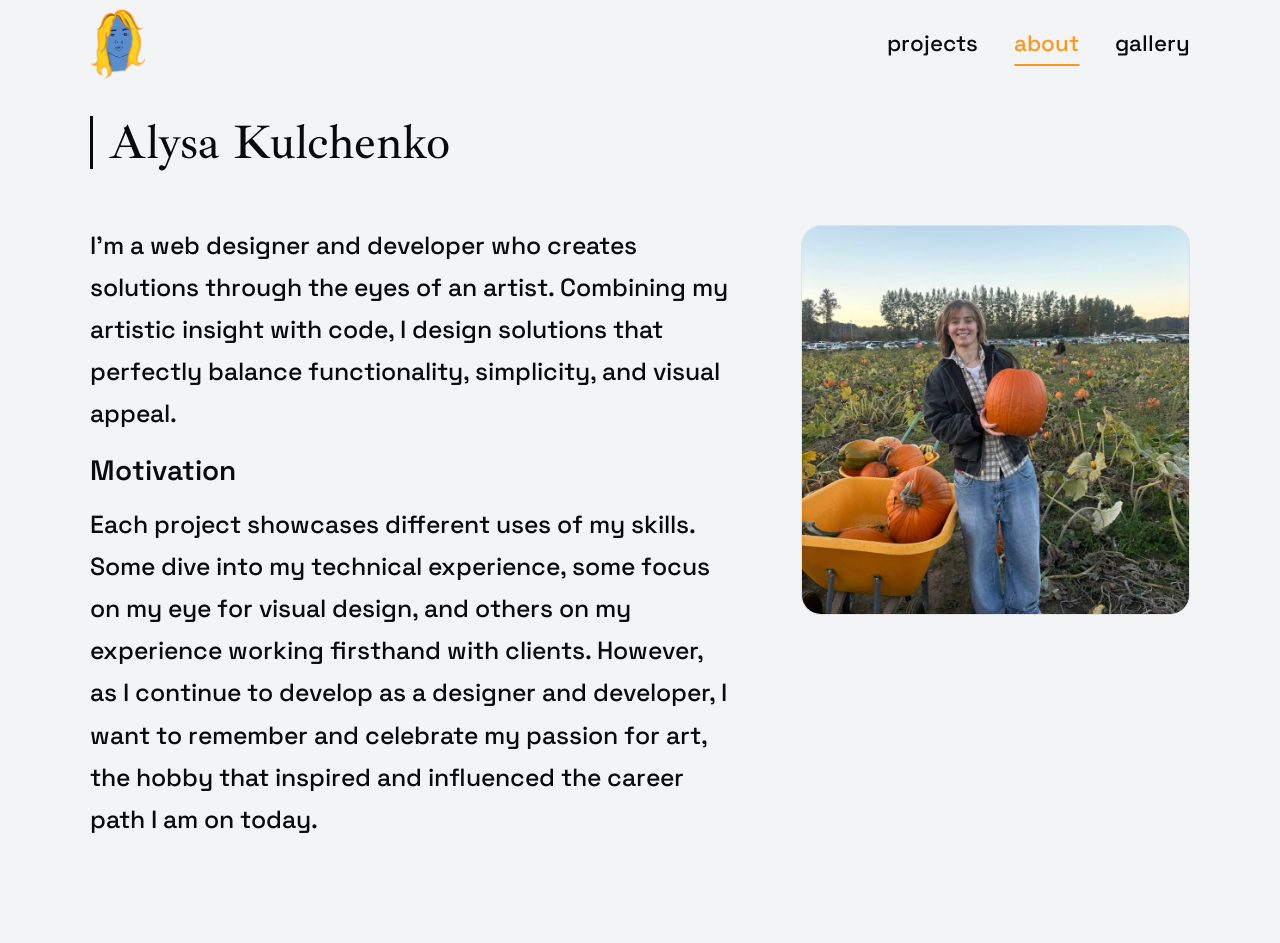
==== about.html @ bd9940e8 "about page fixes" ====
<!DOCTYPE html>
<html lang="en">
<head>
<meta charset="UTF-8">
<meta name="viewport" content="width=device-width, initial-scale=1.0">
<title>About</title>
<link rel="preconnect" href="https://fonts.googleapis.com">
<link rel="preconnect" href="https://fonts.gstatic.com" crossorigin>
<link href="https://fonts.googleapis.com/css2?family=Ibarra+Real+Nova:wght@400;500;600&family=Space+Grotesk:wght@400;500;600&display=swap" rel="stylesheet">
<link rel="stylesheet" href="css/style.css?v=170">
<link rel="icon" type="image/png" href="assets/favicon/favicon-32.png">
<link rel="apple-touch-icon" href="assets/favicon/apple-touch-icon.png">
</head>
<body>

<header class="site-header">
  <a class="logo-head" href="index.html" aria-label="Home">
    <span class="portrait-frame portrait-frame--logo" data-head aria-hidden="true"></span>
  </a>
  <nav class="site-nav page-nav" aria-label="Primary">
    <a href="projects.html">projects</a>
    <a href="about.html" class="is-current" aria-current="page">about</a>
    <a href="gallery.html">gallery</a>
  </nav>
</header>

<main class="page-main">
  <h1 class="page-title">Alysa Kulchenko</h1>

  <div class="about-body">
    <div>
      <div class="prose">
        <p>I’m a web designer and developer who creates solutions through the eyes of an artist. Combining my artistic insight with code, I design solutions that perfectly balance functionality, simplicity, and visual appeal.</p>

        <h2>Motivation</h2>

        <p>Each project showcases different uses of my skills. Some dive into my technical experience, some focus on my eye for visual design, and others on my experience working firsthand with clients. However, as I continue to develop as a designer and developer, I want to remember and celebrate my passion for art, the hobby that inspired and influenced the career path I am on today.</p>
      </div>
    </div>

    <aside class="about-photos">
      <figure class="about-photo">
        <img src="assets/images/about/alysa-pumpkin-patch.jpg" alt="Alysa holding a large pumpkin in a pumpkin patch at sunset">
      </figure>
    </aside>
  </div>
</main>

<script src="js/main.js?v=12"></script>
</body>
</html>
---- css/style.css ----
@font-face {
  font-family: 'Alysa Logo';
  src: url('../fonts/AlysaLogo.ttf') format('truetype');
  font-weight: normal;
  font-style: normal;
}

:root {
  --black: #0a0a0a;
  --white: #ffffff;
  --bg: #f2f4f6;
  --line: #e2e2e2;
  --gray: #8c8c8c;
  --orange: #ff971c;
  --navy: #0e2747;
  --blue: #3a6fb3;
  --kbyg-green: #c3dfbd;
  --musemap-green: #51582f;
  --musemap-brown: #744a32;
  --musemap-dark: #413d3e;
  --musemap-cream: #f9f7f3;
  --musemap-tan: #e5dfd6;
  --prime-factor-blue: #4678b2;
  --pf-site-blue: #347ab7;
  --pf-site-orange: #d78511;
  --pf-site-teal: #19b2b6;
  --cascade-navy: #112845;
  --cascade-orange: #ff9500;
  --cascade-lavender: #d9e3fa;
  --cascade-border: #e3e9f7;
  --pf-tint: #dde9f4;
  --font-serif: 'Ibarra Real Nova', Georgia, serif;
  --font-display: 'Barlow Condensed', 'Avenir Next Condensed', 'Arial Narrow', sans-serif;
  --font-round: 'Nunito Sans', 'Avenir Next', sans-serif;
  --font-sans: 'Avenir Next', Avenir, 'Space Grotesk', 'Helvetica Neue', Arial, sans-serif;
  --nav-font-size: 1.4rem;
}

* {
  box-sizing: border-box;
}

html, body {
  margin: 0;
  padding: 0;
  width: 100%;
  /* clip (not hidden) so body isn't a scroll container, which would break the sticky header */
  overflow-x: clip;
  background: var(--bg);
  color: var(--black);
  font-family: var(--font-sans);
  font-weight: 500;
}

body {
  display: flex;
  flex-direction: column;
  animation: page-fade-in 1.2s ease-out;
  transition: opacity 0.4s ease-in-out;
}

body.page-fade-out {
  animation: none;
  opacity: 0;
}

@keyframes page-fade-in {
  from {
    opacity: 0;
    transform: translateY(-14px);
  }
  to {
    opacity: 1;
    transform: translateY(0);
  }
}

button {
  font-family: inherit;
}

/* ---------- header ---------- */

.site-header {
  flex: 0 0 auto;
  display: flex;
  align-items: center;
  justify-content: space-between;
  padding: 0.5rem clamp(3rem, 7vw, 7rem);
  /* stays pinned to the top while the page scrolls */
  position: sticky;
  top: 0;
  z-index: 50;
  background: var(--bg);
  transition: background-color 0.3s ease;
}

.logo-head {
  display: block;
  line-height: 0;
}

.logo-head .portrait-frame--logo {
  display: block;
  width: 58px;
  max-width: none;
  background-image: url('../assets/anim/floating-head/sprite-small.png');
}

.site-nav {
  display: flex;
  align-items: center;
  gap: 2.25rem;
}

.site-nav:empty {
  display: none;
}

/* ---------- editorial home page ---------- */

.editorial {
  max-width: 76rem;
  margin: 0 auto;
  padding: 3.2rem clamp(3rem, 7vw, 7rem) 0;
}

.editorial__mast {
  font-family: var(--font-serif);
  font-weight: 500;
  font-size: clamp(3.2rem, 10vw, 7rem);
  line-height: 0.85;
  margin: 0;
  letter-spacing: -0.01em;
}

.editorial__rule {
  display: flex;
  justify-content: space-between;
  align-items: baseline;
  gap: 1rem;
  border-top: 2px solid var(--black);
  margin-top: 0.6rem;
  padding-top: 0.6rem;
  flex-wrap: wrap;
}

.editorial__rule span {
  font-size: 0.72rem;
  letter-spacing: 0.12em;
  text-transform: uppercase;
  color: var(--gray);
}

.editorial__body {
  display: grid;
  grid-template-columns: minmax(0, 1.1fr) minmax(0, 1fr);
  gap: 2.5rem;
  margin-top: 2.2rem;
  align-items: start;
}

.editorial__bio {
  font-family: var(--font-sans);
  font-size: 1.3rem;
  line-height: 1.6;
  max-width: 46ch;
  margin: 0;
}

.editorial__bio .drop {
  font-family: var(--font-serif);
  float: left;
  font-size: 4.83rem;
  line-height: 0.8;
  font-weight: 600;
  color: var(--orange);
  padding-right: 0.14em;
  margin-top: 0.026em;
}

.editorial__nav {
  margin-top: 2rem;
  padding: 1.1rem 0;
  border-top: 1px solid var(--line);
  border-bottom: 1px solid var(--line);
  display: flex;
  align-items: center;
  gap: 0.9rem;
}

.editorial__nav a {
  font-size: 1.05rem;
}

.editorial__nav .sep {
  color: var(--gray);
}

.editorial__contact {
  margin-top: 1.5rem;
}

.editorial__contact .contact__email {
  font-weight: 500;
}

.hover-hint {
  margin-left: auto;
  display: flex;
  align-items: center;
  gap: 0.5rem;
  white-space: nowrap;
  pointer-events: none;
  color: var(--gray);
}

.hover-hint span {
  font-family: var(--font-sans);
  font-style: italic;
  font-size: 1.05rem;
}

.hover-hint__arrow {
  flex: 0 0 auto;
  margin-top: -0.6rem;
}

@media (max-width: 1150px) {
  .hover-hint {
    display: none;
  }
}

.editorial__portrait-col {
  margin-top: -3.4rem;
}

.editorial__portrait-col .portrait-frame {
  max-width: 400px;
  margin: 0 auto;
}

.portrait-frame {
  width: 100%;
  max-width: 320px;
  aspect-ratio: 600 / 745;
  background-image: url('../assets/anim/floating-head/sprite.png');
  background-repeat: no-repeat;
  background-size: 600% 400%;
  background-position: 0% 0%;
}

.contact {
  display: flex;
  flex-direction: column;
  align-items: flex-start;
  gap: 0.85rem;
  font-size: 1.35rem;
}

.contact--row {
  flex-direction: row;
  align-items: center;
  gap: 1.5rem;
}

.contact__email {
  position: relative;
  color: var(--black);
  text-decoration: none;
  transition: color 0.2s ease;
}

.contact__email::after {
  content: '';
  position: absolute;
  left: 50%;
  bottom: -2px;
  width: 0;
  height: 2px;
  background: var(--orange);
  transform: translateX(-50%);
  transition: width 0.55s ease;
}

.contact__email:hover {
  color: var(--orange);
}

.contact__email:hover::after {
  width: 100%;
}

.contact__linkedin {
  display: inline-flex;
  align-items: center;
  justify-content: center;
  width: 42px;
  height: 42px;
  background: var(--black);
  border-radius: 8px;
}

.contact__linkedin img {
  width: 22px;
  height: 22px;
  filter: invert(1) brightness(2);
}

.contact__linkedin:hover {
  opacity: 0.75;
}

/* desktop: scale the home page up a little */
@media (min-width: 901px) {
  .editorial {
    max-width: 88rem;
    padding-top: 3.8rem;
  }
  .editorial__mast {
    font-size: clamp(3.2rem, 10vw, 8.25rem);
  }
  .editorial__rule {
    margin-top: 0.75rem;
    padding-top: 0.75rem;
  }
  .editorial__rule span {
    font-size: 0.85rem;
  }
  .editorial__body {
    gap: 3rem;
    margin-top: 2.6rem;
  }
  .editorial__bio {
    font-size: 1.5rem;
  }
  .editorial__bio .drop {
    font-size: 5.55rem;
  }
  .editorial__nav {
    margin-top: 2.3rem;
    padding: 1.3rem 0;
  }
  .editorial__nav a {
    font-size: 1.2rem;
  }
  .editorial__contact {
    margin-top: 1.75rem;
    font-size: 1.55rem;
  }
  .editorial__contact .contact__linkedin {
    width: 48px;
    height: 48px;
  }
  .editorial__contact .contact__linkedin img {
    width: 25px;
    height: 25px;
  }
  .editorial__portrait-col .portrait-frame {
    /* big, but short windows shrink it so the whole head stays on screen */
    max-width: min(470px, calc((100vh - 11rem) * 0.805));
  }
}

/* ---------- responsive ---------- */

@media (max-width: 900px) {
  .editorial {
    padding: 2rem 1.25rem 0;
  }
  /* bio, nav and contact join the grid directly so the head can sit on the contact row */
  .editorial__body {
    grid-template-columns: minmax(0, 1fr) auto;
    column-gap: 1rem;
    row-gap: 0;
    align-items: center;
  }
  .editorial__body > div:first-child {
    display: contents;
  }
  .editorial__bio,
  .editorial__nav {
    grid-column: 1 / -1;
  }
  .editorial__contact {
    align-self: start;
    margin-top: 1.5rem;
  }
  .editorial__portrait-col {
    margin-top: 1.5rem;
  }
  .editorial__portrait-col .portrait-frame {
    /* as big as fits beside the email / LinkedIn row (about 136px) */
    width: max(120px, min(52vw, calc(100vw - 176px), 300px));
    margin: 0;
  }
  .editorial__nav {
    justify-content: center;
  }
  .site-header {
    flex-wrap: wrap;
    row-gap: 0.75rem;
    padding: 1rem 1.25rem 0;
  }
  .site-nav {
    flex-wrap: wrap;
  }
}

/* ==================================================================
   Subpages (About / Projects / Gallery / project docs)
   ================================================================== */

.page-nav a {
  position: relative;
  appearance: none;
  cursor: pointer;
  text-decoration: none;
  border: none;
  background: none;
  color: var(--black);
  font-family: var(--font-sans);
  font-size: var(--nav-font-size);
  font-weight: 500;
  line-height: 1.2;
  padding: 0.4rem 0;
  transition: color 0.2s ease;
}

.page-nav a::after {
  content: '';
  position: absolute;
  left: 50%;
  bottom: -2px;
  width: 0;
  height: 2px;
  background: var(--orange);
  transform: translateX(-50%);
  transition: width 0.55s ease;
}

.page-nav a:hover {
  color: var(--orange);
}

.page-nav a:hover::after {
  width: 100%;
}

.page-nav a.is-current {
  color: var(--orange);
}

.site-header.is-on-dark .page-nav a:not(.is-current) {
  color: var(--white);
}

.site-header.is-on-dark .page-nav a:not(.is-current):hover {
  color: var(--orange);
}

.page-nav a.is-current::after {
  width: 100%;
}

/* ---------- mobile hamburger menu (button injected by js/main.js) ---------- */

.nav-toggle {
  display: none;
}

@media (max-width: 700px) {
  .site-header.has-menu {
    flex-wrap: nowrap;
    padding: 0.75rem 1.25rem 0.5rem;
  }

  .nav-toggle {
    display: flex;
    flex-direction: column;
    align-items: center;
    justify-content: center;
    gap: 6px;
    width: 44px;
    height: 44px;
    margin-right: -10px;
    padding: 0;
    border: none;
    background: none;
    color: var(--black);
    cursor: pointer;
    -webkit-tap-highlight-color: transparent;
  }

  .site-header.is-on-dark .nav-toggle {
    color: var(--white);
  }

  .nav-toggle__bar {
    display: block;
    width: 26px;
    height: 2px;
    border-radius: 2px;
    background: currentColor;
    transition: transform 0.3s ease, opacity 0.2s ease, background-color 0.2s ease;
  }

  .site-header.menu-open .nav-toggle {
    color: var(--orange);
  }

  .site-header.menu-open .nav-toggle__bar:nth-child(1) {
    transform: translateY(8px) rotate(45deg);
  }

  .site-header.menu-open .nav-toggle__bar:nth-child(2) {
    opacity: 0;
  }

  .site-header.menu-open .nav-toggle__bar:nth-child(3) {
    transform: translateY(-8px) rotate(-45deg);
  }

  /* the links open in a row on the header itself, to the right of the head and left of the button */
  .site-header.has-menu .site-nav {
    position: absolute;
    top: 0;
    bottom: 0;
    right: 3.9rem;
    flex-wrap: nowrap;
    justify-content: flex-end;
    gap: clamp(0.6rem, 3.5vw, 1.1rem);
    opacity: 0;
    visibility: hidden;
    transform: translateX(12px);
    transition: opacity 0.25s ease, transform 0.25s ease, visibility 0s linear 0.25s;
  }

  .site-header.has-menu.menu-open .site-nav {
    opacity: 1;
    visibility: visible;
    transform: translateX(0);
    transition: opacity 0.25s ease, transform 0.25s ease, visibility 0s;
  }

  .site-header.has-menu .site-nav a {
    font-size: clamp(0.85rem, 4.6vw, 1.2rem);
  }
}

.page-main {
  flex: 1 0 auto;
  padding: 1.75rem clamp(3rem, 7vw, 7rem) 5rem;
}

.page-main--narrow {
  max-width: 62rem;
  margin: 0 auto;
}

.page-eyebrow {
  font-family: var(--font-sans);
  font-size: 0.8rem;
  letter-spacing: 0.08em;
  text-transform: uppercase;
  color: var(--gray);
  margin: 0 0 0.6rem;
}

.page-title {
  font-family: var(--font-serif);
  font-weight: 500;
  font-size: 3rem;
  line-height: 1.1;
  margin: 0 0 3.5rem;
  padding-left: 1rem;
  border-left: 3px solid var(--black);
}

.doc-header__main .page-title {
  font-size: 2.25rem;
  line-height: 1.2;
  margin: 0 0 1.25rem;
  padding-left: 0;
  border-left: none;
}

.prose {
  font-family: var(--font-sans);
  font-size: 1.2rem;
  line-height: 1.7;
}

.project-page .prose {
  font-size: 1.05rem;
  font-weight: 400;
}

.project-page .prose h2 {
  font-family: var(--font-round);
  font-size: 2.2rem;
  font-weight: 400;
  line-height: 1.15;
}

.project-page .prose h3 {
  font-family: var(--font-round);
  font-size: 1.55rem;
  font-weight: 500;
  line-height: 1.25;
}

.prose p {
  margin: 0 0 1.4rem;
}

.prose h2 {
  font-family: var(--font-sans);
  font-size: 1.75rem;
  font-weight: 600;
  line-height: 1.3;
  margin: 2.6rem 0 1rem;
}

.prose .page-eyebrow {
  margin: 6.5rem 0 0.5rem;
}

.prose .page-eyebrow:first-child {
  margin-top: 0;
}

.prose .page-eyebrow--lead:first-child {
  margin-top: 6.5rem;
}

.prose .page-eyebrow + h2 {
  margin-top: 0;
}

.split-section {
  display: grid;
  grid-template-columns: 1fr 1fr;
  gap: 2.5rem;
  align-items: start;
  margin: 6.5rem 0 1.5rem;
}

.split-section--continued {
  margin-top: 0.5rem;
}

.split-section--balanced {
  grid-template-columns: 1fr 1.15fr;
}

.split-section--media-wide {
  grid-template-columns: 0.8fr 1.3fr;
}

/* same proportions as --media-wide, with the media on the left */
.split-section--media-wide-left {
  grid-template-columns: 1.3fr 0.8fr;
}

.split-section--phone {
  grid-template-columns: minmax(0, 25rem) auto;
  justify-content: center;
  gap: 3rem;
}

.split-section--phone .split-section__media img {
  width: auto;
  max-width: 100%;
  max-height: min(34rem, calc(100vh - 11rem));
}

.split-section--center {
  align-items: center;
}

.split-section--even-lines h2,
.split-section--even-lines p {
  text-wrap: balance;
}

.split-section .page-eyebrow,
.split-section h2,
.split-section h3 {
  margin-top: 0;
}

.split-section__media img {
  width: 100%;
  border-radius: 14px;
  display: block;
  border: 1px solid var(--line);
}

.split-section__media img.img-borderless {
  border: none;
}

.flow-legend {
  display: flex;
  flex-wrap: wrap;
  align-items: center;
  gap: 1.25rem;
  margin: 1.5rem 0;
}

.flow-legend img {
  height: 5rem;
  width: auto;
  display: block;
}

@media (max-width: 700px) {
  .flow-legend img {
    height: 3.5rem;
  }
}

.flow-grid {
  display: grid;
  grid-template-columns: 1fr 1fr;
  gap: 1.5rem;
  margin: 0 0 2.5rem;
}

.flow-grid img {
  width: 100%;
  border-radius: 14px;
  border: 1px solid var(--line);
  display: block;
}

@media (max-width: 700px) {
  .flow-grid {
    grid-template-columns: 1fr;
  }
}

.prose .split-section__media figure {
  margin: 0;
}

.split-section__media > * + * {
  margin-top: 1rem;
}

.split-section__media-pair {
  display: grid;
  grid-template-columns: 1fr 1fr;
  gap: 0.75rem;
  align-items: start;
}

@media (max-width: 900px) {
  .split-section {
    grid-template-columns: 1fr;
  }
}

.prose a {
  color: var(--blue);
  text-decoration: none;
  transition: opacity 0.2s ease;
}

.prose a:hover {
  opacity: 0.7;
}

.prose strong {
  font-weight: 600;
}

.prose figure {
  margin: 2rem 0;
}

.prose figure img {
  width: 100%;
  border-radius: 14px;
  display: block;
}

.prose figcaption {
  font-family: var(--font-sans);
  font-size: 0.85rem;
  color: var(--gray);
  margin-top: 0.6rem;
  line-height: 1.4;
}

.prose h3 {
  font-family: var(--font-sans);
  font-size: 1.35rem;
  font-weight: 500;
  margin: 3rem 0 1rem;
}

.prose .takeaway-list {
  margin: 1.5rem 0;
}

.prose .takeaway-list h3 {
  margin: 0.9rem 0 0.3rem;
}

.prose .takeaway-list h3:first-child {
  margin-top: 0;
}

.prose .takeaway-list p {
  margin: 0 0 0.3rem;
}

.prose .takeaway-list p:last-child {
  margin-bottom: 0;
}

.prose ul {
  margin: 0 0 1.4rem;
  padding-left: 1.25rem;
}

.prose li {
  margin-bottom: 0.4rem;
}

.stat-row {
  display: flex;
  flex-wrap: wrap;
  gap: 1.25rem;
  margin: 1.5rem 0 2.5rem;
}

.stat-bubble {
  display: flex;
  flex-direction: column;
  justify-content: center;
  flex: 1 1 12rem;
  background: var(--musemap-tan);
  border-radius: 1.5rem;
  padding: 1.5rem;
  text-align: center;
}

.stat-bubble__number {
  display: block;
  font-family: var(--font-serif);
  font-size: 2.5rem;
  font-weight: 600;
  color: var(--musemap-green);
  line-height: 1;
  margin-bottom: 0.5rem;
}

.stat-bubble p.stat-bubble__label {
  font-family: var(--font-sans);
  font-size: 0.9rem;
  color: var(--musemap-dark);
  margin: 0;
  line-height: 1.4;
}

.device-trio {
  display: grid;
  grid-template-columns: 1.35fr 0.6fr 1fr;
  gap: 1.5rem;
  align-items: start;
  margin: 2rem 0 1rem;
}

.prose .device-trio figure {
  margin: 0;
}

.device-trio img {
  width: 100%;
  display: block;
  border-radius: 14px;
  border: 1px solid var(--line);
}

.device-trio .device-trio__mobile img {
  border: none;
  border-radius: 0;
}

@media (max-width: 700px) {
  .device-trio {
    grid-template-columns: 1fr 0.5fr 1fr;
    gap: 0.75rem;
  }
}

/* full-bleed tinted band: the shadow extends sideways to the viewport edges, clip-path trims it vertically */
.tinted-section {
  position: relative;
  margin: 6.5rem 0 0;
  padding: 3.5rem 0 3rem;
  background: var(--pf-tint);
  box-shadow: 0 0 0 100vmax var(--pf-tint);
  clip-path: inset(0 -100vmax);
}

.prose .tinted-section > .page-eyebrow:first-child {
  margin-top: 0;
}

.prose .tinted-section .compare-label,
.prose .tinted-section figcaption {
  color: #1f2d3d;
}

.compare-block {
  margin: 2.5rem 0 0;
}

.prose .tinted-section .compare-block + p {
  margin-top: 2.5rem;
  text-align: center;
}

.prose .compare-block__header {
  font-family: var(--font-sans);
  font-size: 1.15rem;
  font-weight: 700;
  color: var(--black);
  line-height: 1.2;
  text-align: center;
  margin: 0 0 1.5rem;
}

.button-compare {
  display: grid;
  grid-template-columns: repeat(2, minmax(0, 1fr));
  gap: 1.5rem;
  align-items: start;
}

.button-compare__page {
  display: grid;
  gap: 0.75rem;
}

.prose .compare-label {
  font-family: var(--font-sans);
  font-size: 0.8rem;
  letter-spacing: 0.08em;
  text-transform: uppercase;
  color: var(--gray);
  margin: 0;
}

.spacing-stack {
  display: grid;
  gap: 0.75rem;
  width: 66.667%;
  margin: 0 auto;
}

.prose .button-compare figure,
.prose .spacing-stack figure {
  margin: 0;
}


.button-compare img,
.spacing-stack img {
  width: 100%;
  display: block;
  border-radius: 14px;
  border: 1px solid var(--line);
}

@media (max-width: 700px) {
  .button-compare {
    grid-template-columns: 1fr;
  }

  .spacing-stack {
    width: 100%;
  }
}

.stat-bubble__note {
  display: block;
}

.stat-bubble--pf-blue {
  background: #d3f1ef;
}

.stat-bubble--pf-blue .stat-bubble__number {
  color: var(--pf-site-teal);
}

.stat-bubble--pf-orange {
  background: #fbefdc;
}

.stat-bubble--pf-orange .stat-bubble__number {
  color: var(--pf-site-orange);
}

.stat-bubble--pf-blue p.stat-bubble__label,
.stat-bubble--pf-orange p.stat-bubble__label {
  color: #1f3a5f;
}

.pain-point-grid {
  display: grid;
  grid-template-columns: repeat(3, 1fr);
  gap: 1.25rem;
  margin: 1.5rem 0 2.5rem;
}

.pain-point-card {
  background: var(--musemap-cream);
  border: 1px solid var(--line);
  border-radius: 0.75rem;
  padding: 1.25rem;
}

.pain-point-card .pain-point-card__title {
  font-family: var(--font-sans);
  font-weight: 700;
  font-size: 1.3rem;
  text-transform: uppercase;
  letter-spacing: 0.01em;
  color: var(--musemap-brown);
  margin: 0 0 0.6rem;
  white-space: nowrap;
}

.pain-point-card ul {
  margin: 0;
  padding-left: 1.1rem;
}

.pain-point-card li {
  font-size: 0.88rem;
  margin-bottom: 0.3rem;
  color: var(--musemap-dark);
}

.pain-point-card p {
  font-size: 0.88rem;
  line-height: 1.5;
  margin: 0;
  color: var(--musemap-dark);
}

@media (max-width: 700px) {
  .pain-point-grid {
    grid-template-columns: 1fr;
  }
}

.persona-grid {
  display: grid;
  grid-template-columns: 1fr 1fr;
  gap: 1.5rem;
  margin: 1.5rem 0 2.5rem;
}

.persona-card {
  background: var(--musemap-cream);
  border: 1px solid var(--line);
  border-radius: 14px;
  padding: 1.5rem;
}

.persona-card__id {
  display: flex;
  justify-content: space-between;
  align-items: baseline;
  gap: 1rem;
  margin-bottom: 1.25rem;
}

.persona-card__name {
  font-family: var(--font-serif);
  font-weight: 600;
  font-size: 1.1rem;
  margin: 0;
  color: var(--musemap-dark);
}

.persona-card__meta {
  font-family: var(--font-sans);
  font-size: 0.8rem;
  line-height: 1.45;
  margin: 0;
  color: var(--gray);
  text-align: right;
}

.persona-card__label {
  font-family: var(--font-sans);
  font-size: 0.85rem;
  font-weight: 700;
  text-transform: uppercase;
  letter-spacing: 0.06em;
  color: var(--musemap-brown);
  margin: 1rem 0 0.4rem;
}

.persona-card__label:first-of-type {
  margin-top: 0;
}

.persona-card ul {
  margin: 0 0 0.5rem;
  padding-left: 1.1rem;
}

.persona-card li {
  font-size: 0.88rem;
  line-height: 1.5;
  color: var(--musemap-dark);
  margin-bottom: 0.3rem;
}

.persona-card li:last-child {
  margin-bottom: 0;
}

@media (max-width: 700px) {
  .persona-grid {
    grid-template-columns: 1fr;
  }
}

.interview-block {
  display: grid;
  grid-template-columns: 1fr 2.2fr;
  gap: 2rem;
  align-items: start;
  margin: 1.5rem 0 2.5rem;
}

.interview-block__label {
  font-family: var(--font-sans);
  font-size: 0.85rem;
  font-weight: 600;
  letter-spacing: 0.08em;
  text-transform: uppercase;
  color: var(--gray);
  margin: 0 0 0.35rem;
}

.interview-block__name {
  font-family: var(--font-sans);
  font-weight: 700;
  font-size: 1.3rem;
  color: var(--musemap-dark);
  margin: 0;
}

.interview-block__quotes {
  display: flex;
  flex-direction: column;
  gap: 1.25rem;
}

@media (max-width: 700px) {
  .interview-block {
    grid-template-columns: 1fr;
  }
}

.interview-quote {
  margin: 0;
  padding-left: 1.25rem;
  border-left: 3px solid var(--musemap-green);
}

.interview-quote p {
  font-family: var(--font-serif);
  font-style: italic;
  font-size: 1.15rem;
  line-height: 1.5;
  margin: 0;
  color: var(--musemap-dark);
}

.hmw-banner {
  background: var(--musemap-green);
  color: var(--musemap-cream);
  width: 100vw;
  margin-top: 6.5rem;
  margin-bottom: 6.5rem;
  margin-left: calc(50% - 50vw);
  margin-right: calc(50% - 50vw);
  padding: 5.5rem clamp(1.5rem, 6vw, 4.5rem);
  text-align: center;
}

.hmw-banner__inner {
  max-width: 50rem;
  margin: 0 auto;
  text-align: center;
}

.hmw-banner__label {
  font-family: var(--font-sans);
  font-size: 0.8rem;
  font-weight: 600;
  letter-spacing: 0.12em;
  text-transform: uppercase;
  color: var(--musemap-tan);
  margin: 0 0 1.25rem;
  text-align: center;
}

.hmw-banner__statement {
  font-family: var(--font-serif);
  font-weight: 500;
  font-size: 2.75rem;
  line-height: 1.3;
  margin: 0;
  text-align: center;
}

@media (max-width: 700px) {
  .hmw-banner {
    padding: 3.5rem 1.5rem;
  }
  .hmw-banner__statement {
    font-size: 1.9rem;
  }
}

.prose figure.figure--pair {
  display: grid;
  grid-template-columns: 1fr 1fr;
  gap: 1.2rem;
}

.prose figure.figure--pair figcaption {
  grid-column: 1 / -1;
}

.compare-pair {
  display: grid;
  grid-template-columns: 1fr 1fr;
  gap: 1.2rem;
  margin: 2rem 0;
}

.prose .compare-pair figure {
  margin: 0;
}

.prose .compare-pair figcaption {
  text-align: center;
  font-size: 0.95rem;
  margin: 0 0 0.7rem;
}

/* tall screenshots: scale the pair down so both, with captions, fit in one screen */
/* extra room above so the captions don't sit right under the previous text, and below before the next block */
.prose .compare-pair--text {
  margin-top: 4.5rem;
  margin-bottom: 4.5rem;
}

.prose .compare-pair--fit img {
  width: auto;
  max-width: 100%;
  max-height: min(calc(100vh - 12rem), 32rem);
  max-height: min(calc(100dvh - 12rem), 32rem);
  margin: 0 auto;
  border: 1px solid var(--line);
}

@media (min-width: 561px) {
  .compare-pair--fit {
    grid-template-columns: repeat(2, auto);
    justify-content: center;
    gap: 2rem;
  }

  /* paragraph sits between the two screenshots, centred vertically */
  .compare-pair--fit.compare-pair--text {
    grid-template-columns: minmax(0, 1fr) minmax(10rem, 15rem) minmax(0, 1fr);
    align-items: start;
  }
  .compare-pair--text > p {
    align-self: center;
    margin: 0;
  }
}

/* ---------- about page ---------- */

.about-body {
  display: grid;
  grid-template-columns: 1fr;
  row-gap: 2.5rem;
  align-items: start;
}

/* desktop: text and photo side by side under the page title */
@media (min-width: 901px) {
  .about-body {
    grid-template-columns: minmax(0, 1.4fr) minmax(0, 1fr);
    column-gap: 0;
  }
  .about-body .prose {
    font-size: 1.55rem;
  }
  .about-body .about-photos {
    flex-direction: column;
    flex-wrap: nowrap;
    align-items: flex-end;
  }
  .about-body .about-photo {
    flex: none;
    width: min(85%, 60vh);
    max-width: none;
  }
}

/* equal space above and below the section headings */
.about-body .prose h2 {
  margin-top: 0;
}

.about-body .prose p:has(+ h2) {
  margin-bottom: 1rem;
}

.about-photos {
  display: flex;
  flex-wrap: wrap;
  gap: 1.5rem;
}

.about-photo {
  flex: 1 1 200px;
  max-width: 30rem;
  margin: 0;
  border: 1px solid var(--line);
  border-radius: 20px;
  overflow: hidden;
}

.about-photo img {
  width: 100%;
  aspect-ratio: 1 / 1;
  object-fit: cover;
  /* keep her face and the pumpkin in the square crop */
  object-position: 50% 100%;
  display: block;
}

.about-photo figcaption {
  font-family: var(--font-sans);
  font-size: 0.8rem;
  line-height: 1.4;
  color: var(--gray);
  padding: 0.75rem 0.9rem;
}

/* ---------- projects listing page ---------- */

.project-archive-title {
  font-family: var(--font-serif);
  font-weight: 500;
  font-size: 1.8rem;
  color: var(--gray);
  margin: 4rem 0 1.75rem;
  padding-left: 1rem;
  border-left: 3px solid var(--line);
}

.project-grid {
  display: grid;
  grid-template-columns: repeat(2, 1fr);
  gap: 2.5rem 1.75rem;
}

.project-card {
  display: flex;
  flex-direction: column;
  gap: 0.5rem;
  text-decoration: none;
  color: inherit;
}

.project-card:not(:has(.project-card__thumb)) {
  border: 1px solid var(--line);
  padding: 1.25rem;
}

.project-card__thumb {
  aspect-ratio: 16 / 10;
  overflow: hidden;
  margin-bottom: 0.7rem;
  display: block;
  transition: transform 0.35s ease;
}

.project-card:hover .project-card__thumb {
  transform: perspective(1200px) rotate3d(1, -1, 0, 7deg);
}

/* left-column cards tilt the opposite way */
.project-card:nth-child(odd):hover .project-card__thumb {
  transform: perspective(1200px) rotate3d(1, 1, 0, 7deg);
}

.project-card__thumb img {
  width: 100%;
  height: 100%;
  object-fit: cover;
  object-position: top;
  display: block;
  transition: opacity 0.2s ease;
}

.project-card:hover .project-card__thumb img {
  opacity: 0.9;
}

.project-card__thumb--tinted img {
  opacity: 0.9;
}

.project-card__thumb--framed {
  background: var(--musemap-green);
  display: flex;
  align-items: center;
  justify-content: center;
}

.project-card__thumb--placeholder {
  background: var(--line);
}

.project-card__thumb--pf {
  background: var(--prime-factor-blue);
}

.project-card__thumb--cascade {
  background: var(--cascade-navy);
}

.project-card__thumb--framed img {
  width: 50%;
  height: auto;
  aspect-ratio: 1 / 1;
  border-radius: 14px;
  object-fit: cover;
}

.project-card__title {
  font-family: var(--font-serif);
  font-size: 1.3rem;
  font-weight: 500;
  margin: 0;
  transition: color 0.2s ease;
}

.project-card:hover .project-card__title {
  color: var(--orange);
}

.project-card__tags {
  font-family: var(--font-sans);
  font-size: 0.82rem;
  color: var(--gray);
  margin: 0;
}

.project-card__blurb {
  font-family: var(--font-sans);
  font-size: 0.92rem;
  line-height: 1.5;
  margin: 0.2rem 0 0.3rem;
  flex: 1 0 auto;
  transition: color 0.2s ease;
}

.project-card:hover .project-card__blurb {
  color: var(--gray);
}

/* ---------- project docs page ---------- */

.doc-header {
  display: flex;
  flex-wrap: wrap;
  justify-content: space-between;
  align-items: flex-start;
  gap: 1.75rem 3rem;
  margin-top: 2rem;
  margin-bottom: 2.5rem;
}

.doc-header__main {
  max-width: 30rem;
}

.doc-subtitle {
  font-family: var(--font-sans);
  font-size: 1.05rem;
  line-height: 1.5;
  color: var(--gray);
  margin: 0;
}

.doc-header__meta {
  display: flex;
  flex-wrap: wrap;
  gap: 1.5rem clamp(1.75rem, 3.5vw, 3rem);
  flex-shrink: 0;
  padding-top: 0.35rem;
}

.doc-meta-col {
  display: flex;
  flex-direction: column;
  gap: clamp(1.75rem, 3.5vw, 3rem);
  width: 11rem;
}

.doc-meta-block {
  display: flex;
  flex-direction: column;
  gap: 0.45rem;
}

.doc-meta-label {
  font-family: var(--font-sans);
  font-size: 0.72rem;
  font-weight: 600;
  letter-spacing: 0.08em;
  text-transform: uppercase;
  color: var(--gray);
}

.doc-meta-value {
  font-family: var(--font-sans);
  font-size: 0.9rem;
  line-height: 1.4;
  color: var(--black);
}

.doc-meta-list {
  display: flex;
  flex-direction: column;
  gap: 0.2rem;
}

.doc-hero {
  --header-tint: var(--kbyg-green);
  display: flex;
  justify-content: center;
  margin: 0.5rem 0 3rem;
  padding: clamp(1.5rem, 4vw, 3rem) 0;
  /* full-bleed band without causing horizontal scroll */
  border-image: linear-gradient(var(--kbyg-green), var(--kbyg-green)) fill 0 / / 0 100vmax;
}

.hero-video {
  position: relative;
  cursor: pointer;
  width: 100%;
  aspect-ratio: 16 / 10;
  border-radius: 6px;
  overflow: hidden;
  background: var(--white);
  box-shadow: 0 10px 30px rgba(0, 0, 0, 0.25);
}

.hero-video video {
  width: 100%;
  height: 100%;
  object-fit: cover;
  display: block;
}

.hero-video__play {
  position: absolute;
  left: 50%;
  top: 50%;
  translate: -50% -50%;
  width: clamp(2.75rem, 8%, 4.5rem);
  aspect-ratio: 1;
  border: none;
  border-radius: 50%;
  background: var(--black);
  color: var(--white);
  cursor: pointer;
  display: flex;
  align-items: center;
  justify-content: center;
  box-shadow: 0 6px 20px rgba(0, 0, 0, 0.18);
  transition: transform 0.2s ease, background 0.2s ease;
}

.hero-video__play svg {
  width: 45%;
  height: 45%;
  fill: currentColor;
  margin-left: 6%;
}

.hero-video__play:hover,
.hero-video__play:focus-visible {
  transform: scale(1.08);
  background: var(--orange);
}

.hero-video.is-playing {
  cursor: auto;
}

.hero-video.is-playing .hero-video__play {
  opacity: 0;
  pointer-events: none;
}

/* ---------- gallery page ---------- */

.gallery-intro {
  max-width: none;
  margin-bottom: 3rem;
}

.gallery-grid {
  display: grid;
  grid-template-columns: repeat(2, 1fr);
  gap: 0.85rem;
}

.art-piece--wide {
  grid-column: 1 / -1;
}

.art-piece img {
  width: 100%;
  border-radius: 4px;
  display: block;
  border: 1px solid var(--line);
}

.art-piece__title {
  font-family: var(--font-serif);
  font-size: 1.15rem;
  font-weight: 500;
  margin: 0.9rem 0 0.15rem;
}

.art-piece__meta {
  font-family: var(--font-sans);
  font-size: 0.78rem;
  color: var(--gray);
  margin: 0 0 0.5rem;
}

.art-piece__desc {
  font-family: var(--font-sans);
  font-size: 0.95rem;
  line-height: 1.5;
  color: #333;
  margin: 0;
}

@media (max-width: 900px) {
  .prose figure.figure--pair {
    grid-template-columns: 1fr;
  }
}

@media (max-width: 560px) {
  .compare-pair {
    grid-template-columns: 1fr;
  }
}

@media (max-width: 560px) {
  .page-main {
    padding: 2rem 1.25rem 3.5rem;
  }
  .page-title {
    font-size: 2.1rem;
  }
  .gallery-grid {
    grid-template-columns: 1fr;
  }
  .art-piece--wide {
    grid-column: auto;
  }
  .project-grid {
    grid-template-columns: 1fr;
  }
  .project-card:nth-child(odd):hover .project-card__thumb {
    transform: perspective(1200px) rotate3d(1, -1, 0, 7deg);
  }
  .doc-header {
    flex-direction: column;
  }
  /* role/timeline and tools stay side by side, as on desktop; the columns shrink to fit */
  .doc-header__meta {
    display: grid;
    grid-template-columns: repeat(2, minmax(0, 11rem));
    padding-top: 0;
    gap: 1.5rem 1.5rem;
  }
  .doc-meta-col {
    width: auto;
  }
}

/* ---------- cascade: competitive analysis ---------- */

/* how-might-we banner, in Cascade's navy and orange */
.hmw-banner--cascade {
  background: var(--cascade-navy);
  color: var(--white);
}

.competitor-grid {
  display: grid;
  grid-template-columns: repeat(3, minmax(0, 1fr));
  column-gap: 1.25rem;
  row-gap: 1.25rem;
  margin: 2.5rem 0 2.5rem;
}

/* title and body share rows across cards so the body text lines up */
.prose .competitor-card {
  display: grid;
  grid-template-rows: subgrid;
  grid-row: span 2;
  row-gap: 0;
  background: #fafbff;
  border: 2px solid var(--cascade-orange);
  border-radius: 0;
  padding: 1.6rem 1.5rem 1.75rem;
  box-shadow: 5px 5px 0 var(--cascade-orange);
  transition: transform 0.2s ease, box-shadow 0.2s ease;
}

.prose .competitor-card:hover {
  transform: translate(-2px, -2px);
  box-shadow: 7px 7px 0 var(--cascade-orange);
}

.prose .competitor-card__tag {
  margin: 0 0 0.6rem;
  font-family: var(--font-display);
  font-size: 0.95rem;
  font-weight: 600;
  letter-spacing: 0.14em;
  text-transform: uppercase;
  color: var(--cascade-orange);
}

.prose .competitor-card h3 {
  margin: 0 0 0.85rem;
  font-family: var(--font-serif);
  font-size: 1.55rem;
  font-weight: 500;
  line-height: 1.15;
  color: var(--cascade-navy);
}

.prose .competitor-card p:not(.competitor-card__tag) {
  margin: 0;
  font-family: var(--font-round);
  font-size: 0.95rem;
  line-height: 1.6;
  color: var(--cascade-navy);
}

@media (max-width: 900px) {
  .competitor-grid {
    grid-template-columns: 1fr;
  }
  .prose .competitor-card {
    grid-row: auto;
    grid-template-rows: none;
  }
}
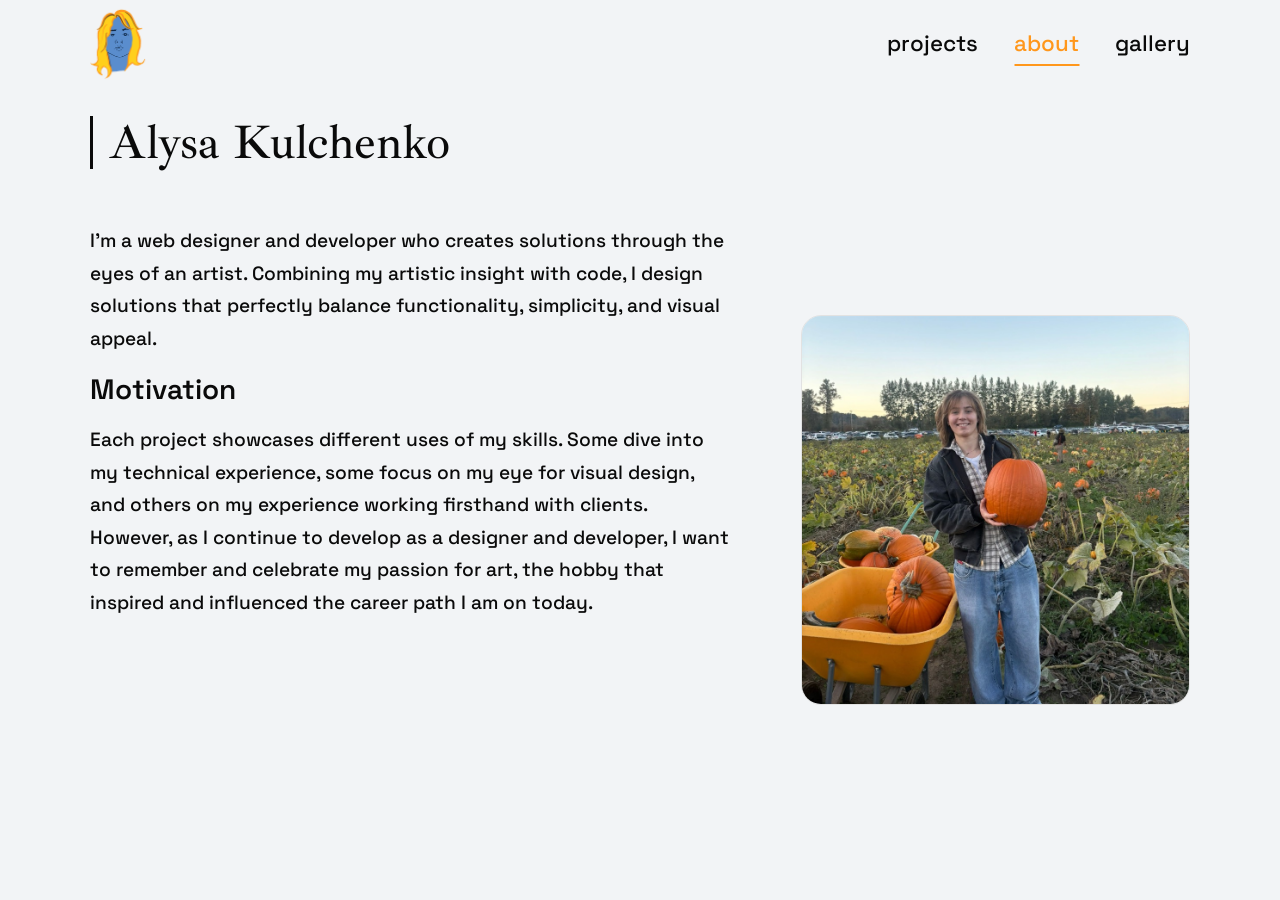
==== commit 7782d9db: "fixing computer sizes and editing monitor sizes" ====
--- a/about.html
+++ b/about.html
@@ -7,11 +7,11 @@
 <link rel="preconnect" href="https://fonts.googleapis.com">
 <link rel="preconnect" href="https://fonts.gstatic.com" crossorigin>
 <link href="https://fonts.googleapis.com/css2?family=Ibarra+Real+Nova:wght@400;500;600&family=Space+Grotesk:wght@400;500;600&display=swap" rel="stylesheet">
-<link rel="stylesheet" href="css/style.css?v=170">
+<link rel="stylesheet" href="css/style.css?v=184">
 <link rel="icon" type="image/png" href="assets/favicon/favicon-32.png">
 <link rel="apple-touch-icon" href="assets/favicon/apple-touch-icon.png">
 </head>
-<body>
+<body class="page--fit">
 
 <header class="site-header">
   <a class="logo-head" href="index.html" aria-label="Home">
@@ -25,10 +25,10 @@
 </header>
 
 <main class="page-main">
-  <h1 class="page-title">Alysa Kulchenko</h1>
-
   <div class="about-body">
     <div>
+      <h1 class="page-title">Alysa Kulchenko</h1>
+
       <div class="prose">
         <p>I’m a web designer and developer who creates solutions through the eyes of an artist. Combining my artistic insight with code, I design solutions that perfectly balance functionality, simplicity, and visual appeal.</p>
 
--- a/css/style.css
+++ b/css/style.css
@@ -120,8 +120,6 @@
 /* ---------- editorial home page ---------- */
 
 .editorial {
-  max-width: 76rem;
-  margin: 0 auto;
   padding: 3.2rem clamp(3rem, 7vw, 7rem) 0;
 }
 
@@ -310,57 +308,6 @@
 
 .contact__linkedin:hover {
   opacity: 0.75;
-}
-
-/* desktop: scale the home page up a little */
-@media (min-width: 901px) {
-  .editorial {
-    max-width: 88rem;
-    padding-top: 3.8rem;
-  }
-  .editorial__mast {
-    font-size: clamp(3.2rem, 10vw, 8.25rem);
-  }
-  .editorial__rule {
-    margin-top: 0.75rem;
-    padding-top: 0.75rem;
-  }
-  .editorial__rule span {
-    font-size: 0.85rem;
-  }
-  .editorial__body {
-    gap: 3rem;
-    margin-top: 2.6rem;
-  }
-  .editorial__bio {
-    font-size: 1.5rem;
-  }
-  .editorial__bio .drop {
-    font-size: 5.55rem;
-  }
-  .editorial__nav {
-    margin-top: 2.3rem;
-    padding: 1.3rem 0;
-  }
-  .editorial__nav a {
-    font-size: 1.2rem;
-  }
-  .editorial__contact {
-    margin-top: 1.75rem;
-    font-size: 1.55rem;
-  }
-  .editorial__contact .contact__linkedin {
-    width: 48px;
-    height: 48px;
-  }
-  .editorial__contact .contact__linkedin img {
-    width: 25px;
-    height: 25px;
-  }
-  .editorial__portrait-col .portrait-frame {
-    /* big, but short windows shrink it so the whole head stays on screen */
-    max-width: min(470px, calc((100vh - 11rem) * 0.805));
-  }
 }
 
 /* ---------- responsive ---------- */
@@ -673,7 +620,7 @@
 .split-section--phone .split-section__media img {
   width: auto;
   max-width: 100%;
-  max-height: min(34rem, calc(100vh - 11rem));
+  max-height: calc(100vh - 11rem);
 }
 
 .split-section--center {
@@ -1300,32 +1247,46 @@
 
 /* ---------- about page ---------- */
 
+/* about page is exactly one screen tall on desktop and laptop, with the type scaling down to fit short windows */
+@media (min-width: 901px) and (min-height: 480px) {
+  body.page--fit {
+    height: 100vh;
+    height: 100dvh;
+    overflow: hidden;
+  }
+  body.page--fit .page-main {
+    min-height: 0;
+    padding-bottom: 4rem;
+  }
+
+  /* 1.2rem is the normal size; it only shrinks when the window is short or narrow */
+  body.page--fit .about-body {
+    font-size: max(12px, min(1.2rem, 2.7vh, 1.6vw));
+  }
+  body.page--fit .about-body .page-title {
+    font-size: 2.5em;
+    margin-bottom: 1.17em;
+  }
+  body.page--fit .about-body .prose {
+    font-size: 1em;
+  }
+  body.page--fit .about-body .prose p {
+    margin-bottom: 1.17em;
+  }
+  body.page--fit .about-body .prose p:has(+ h2) {
+    margin-bottom: 0.83em;
+  }
+  body.page--fit .about-body .prose h2 {
+    font-size: 1.46em;
+  }
+}
+
 .about-body {
   display: grid;
-  grid-template-columns: 1fr;
+  grid-template-columns: minmax(0, 1.4fr) minmax(0, 1fr);
+  column-gap: 0;
   row-gap: 2.5rem;
   align-items: start;
-}
-
-/* desktop: text and photo side by side under the page title */
-@media (min-width: 901px) {
-  .about-body {
-    grid-template-columns: minmax(0, 1.4fr) minmax(0, 1fr);
-    column-gap: 0;
-  }
-  .about-body .prose {
-    font-size: 1.55rem;
-  }
-  .about-body .about-photos {
-    flex-direction: column;
-    flex-wrap: nowrap;
-    align-items: flex-end;
-  }
-  .about-body .about-photo {
-    flex: none;
-    width: min(85%, 60vh);
-    max-width: none;
-  }
 }
 
 /* equal space above and below the section headings */
@@ -1339,13 +1300,16 @@
 
 .about-photos {
   display: flex;
-  flex-wrap: wrap;
+  flex-direction: column;
+  align-items: flex-end;
   gap: 1.5rem;
+  position: relative;
+  top: calc(50vh - 56px);
+  transform: translateY(-50%);
 }
 
 .about-photo {
-  flex: 1 1 200px;
-  max-width: 30rem;
+  width: min(85%, 60vh);
   margin: 0;
   border: 1px solid var(--line);
   border-radius: 20px;
@@ -1574,6 +1538,7 @@
   position: relative;
   cursor: pointer;
   width: 100%;
+  max-width: 40rem;
   aspect-ratio: 16 / 10;
   border-radius: 6px;
   overflow: hidden;
@@ -1676,6 +1641,19 @@
 }
 
 @media (max-width: 900px) {
+  .about-body {
+    grid-template-columns: 1fr;
+  }
+  .about-photos {
+    position: static;
+    transform: none;
+    flex-direction: row;
+    flex-wrap: wrap;
+  }
+  .about-photo {
+    flex: 1 1 200px;
+    width: auto;
+  }
   .prose figure.figure--pair {
     grid-template-columns: 1fr;
   }
@@ -1792,3 +1770,136 @@
     grid-template-rows: none;
   }
 }
+
+/* ==================================================================
+   Large monitors only (1800px and up). Laptops keep the layout above.
+   ================================================================== */
+@media (min-width: 1800px) {
+  /* nav pulls in from the screen edges */
+  .site-header {
+    padding-left: calc((100vw - 74rem) / 2);
+    padding-right: calc((100vw - 74rem) / 2);
+  }
+
+  /* home page: centered column, everything scaled up a little */
+  .editorial {
+    width: 100%;
+    max-width: 88rem;
+    margin: 0 auto;
+    padding-top: 3.8rem;
+    /* a touch less than the top so the mast + portrait read as vertically centered */
+    padding-bottom: 2.05rem;
+    /* centered in the middle of the screen */
+    min-height: 100vh;
+    min-height: 100dvh;
+    flex: 1 0 auto;
+    display: flex;
+    flex-direction: column;
+    justify-content: center;
+  }
+  .editorial__mast {
+    font-size: 8.25rem;
+  }
+  .editorial__rule {
+    margin-top: 0.75rem;
+    padding-top: 0.75rem;
+  }
+  .editorial__rule span {
+    font-size: 0.85rem;
+  }
+  .editorial__body {
+    gap: 3rem;
+    margin-top: 2.6rem;
+  }
+  .editorial__bio {
+    font-size: 1.5rem;
+  }
+  .editorial__bio .drop {
+    font-size: 5.55rem;
+  }
+  .editorial__nav {
+    margin-top: 2.3rem;
+    padding: 1.3rem 0;
+  }
+  .editorial__nav a {
+    font-size: 1.2rem;
+  }
+  .editorial__contact {
+    margin-top: 1.75rem;
+    font-size: 1.55rem;
+  }
+  .editorial__contact .contact__linkedin {
+    width: 48px;
+    height: 48px;
+  }
+  .editorial__contact .contact__linkedin img {
+    width: 25px;
+    height: 25px;
+  }
+  .editorial__portrait-col .portrait-frame {
+    /* big, but short windows shrink it so the whole head stays on screen */
+    max-width: min(470px, calc((100vh - 11rem) * 0.805));
+  }
+
+  /* project docs: same width as the nav bar */
+  .page-main--narrow {
+    max-width: 74rem;
+  }
+
+  /* know before you go: video as wide as the text */
+  .hero-video {
+    max-width: none;
+  }
+
+  /* district market: smaller phone image */
+  .split-section--phone .split-section__media img {
+    max-height: min(34rem, calc(100vh - 11rem));
+  }
+
+  /* about: title on top, text and photo side by side, scrolls normally */
+  body.page--fit {
+    height: auto;
+    min-height: 100vh;
+    min-height: 100dvh;
+    overflow: visible;
+  }
+  body.page--fit .page-main {
+    /* about content centered in the middle of the screen */
+    display: flex;
+    flex-direction: column;
+    justify-content: center;
+    padding-left: calc((100vw - 74rem) / 2);
+    padding-right: calc((100vw - 74rem) / 2);
+    /* top padding + the 88px header, so the content sits in the middle of the whole screen */
+    padding-bottom: 7.25rem;
+  }
+  body.page--fit .about-body {
+    align-items: center;
+    font-size: 1.25rem;
+  }
+  body.page--fit .about-body > div:first-child {
+    display: contents;
+  }
+  body.page--fit .about-body .page-title {
+    grid-column: 1 / -1;
+    font-size: 3rem;
+    margin-bottom: 3.5rem;
+  }
+  body.page--fit .about-body .prose p {
+    margin-bottom: 1.4rem;
+  }
+  body.page--fit .about-body .prose p:has(+ h2) {
+    margin-bottom: 1rem;
+  }
+  /* no trailing space, so the text block centers exactly against the photo */
+  body.page--fit .about-body .prose p:last-child {
+    margin-bottom: 0;
+  }
+  body.page--fit .about-body .prose h2 {
+    font-size: 1.75rem;
+  }
+  body.page--fit .about-photos {
+    position: static;
+    transform: none;
+  }
+}
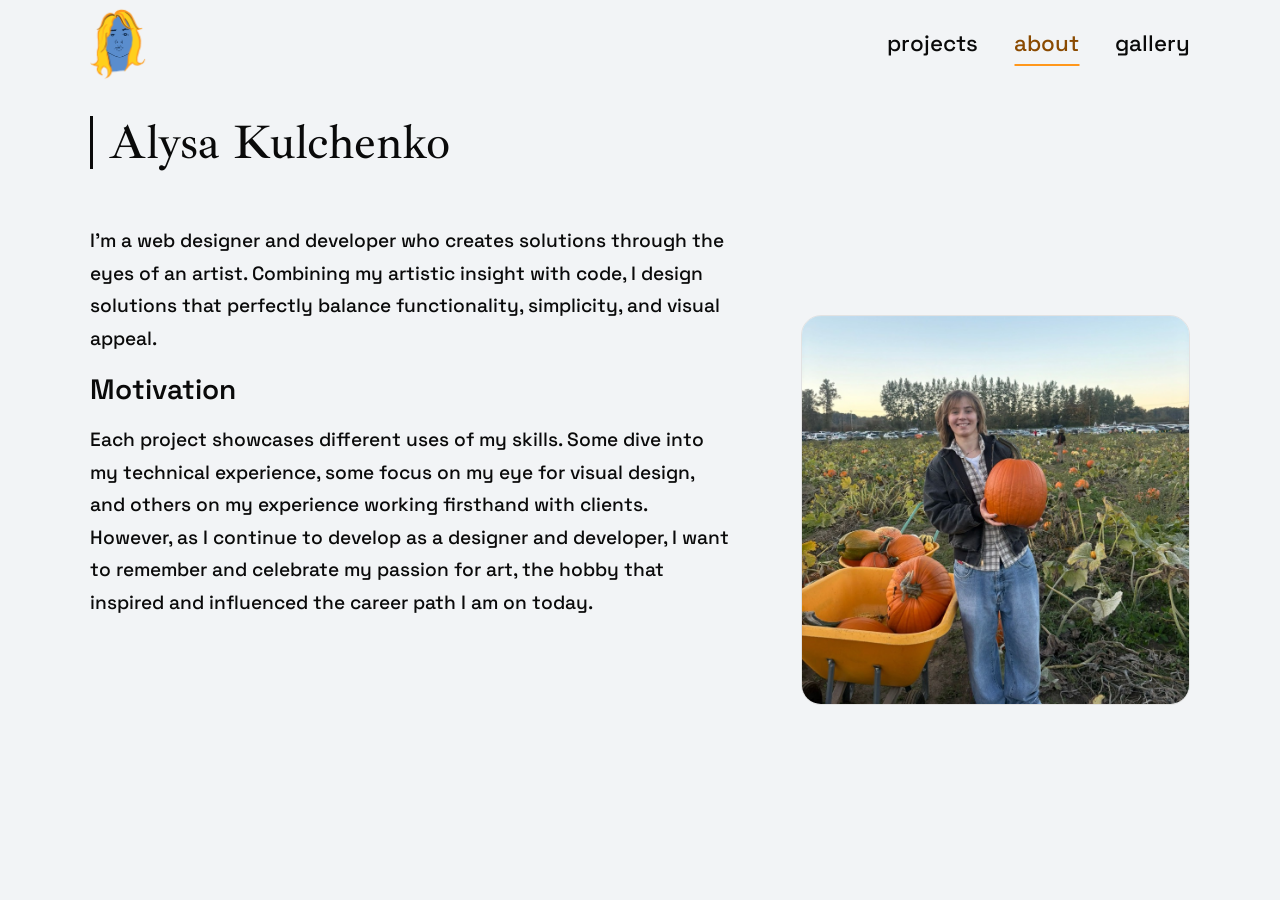
==== commit a57c9c99: "checked color accessibility and edited case study names" ====
--- a/about.html
+++ b/about.html
@@ -7,7 +7,7 @@
 <link rel="preconnect" href="https://fonts.googleapis.com">
 <link rel="preconnect" href="https://fonts.gstatic.com" crossorigin>
 <link href="https://fonts.googleapis.com/css2?family=Ibarra+Real+Nova:wght@400;500;600&family=Space+Grotesk:wght@400;500;600&display=swap" rel="stylesheet">
-<link rel="stylesheet" href="css/style.css?v=184">
+<link rel="stylesheet" href="css/style.css?v=207">
 <link rel="icon" type="image/png" href="assets/favicon/favicon-32.png">
 <link rel="apple-touch-icon" href="assets/favicon/apple-touch-icon.png">
 </head>
@@ -46,6 +46,6 @@
   </div>
 </main>
 
-<script src="js/main.js?v=12"></script>
+<script src="js/main.js?v=13"></script>
 </body>
 </html>
--- a/css/style.css
+++ b/css/style.css
@@ -10,8 +10,14 @@
   --white: #ffffff;
   --bg: #f2f4f6;
   --line: #e2e2e2;
-  --gray: #8c8c8c;
+  --gray: #626262;
   --orange: #ff971c;
+  /* darker oranges for text, so it passes contrast on light backgrounds */
+  --orange-text: #8a4a00;
+  --orange-text-large: #b35900;
+  --orange-on-dark: #ffc06b;
+  /* between the bright orange and the dark text orange: hover colour and the home page H */
+  --orange-mid: #c46800;
   --navy: #0e2747;
   --blue: #3a6fb3;
   --kbyg-green: #c3dfbd;
@@ -172,7 +178,7 @@
   font-size: 4.83rem;
   line-height: 0.8;
   font-weight: 600;
-  color: var(--orange);
+  color: var(--orange-mid);
   padding-right: 0.14em;
   margin-top: 0.026em;
 }
@@ -199,8 +205,13 @@
   margin-top: 1.5rem;
 }
 
+/* email link is styled like the projects / about / gallery links beside it */
 .editorial__contact .contact__email {
+  font-family: var(--font-sans);
+  font-size: var(--nav-font-size);
   font-weight: 500;
+  line-height: 1.2;
+  padding: 0.4rem 0;
 }
 
 .hover-hint {
@@ -283,7 +294,7 @@
 }
 
 .contact__email:hover {
-  color: var(--orange);
+  color: var(--orange-mid);
 }
 
 .contact__email:hover::after {
@@ -388,7 +399,7 @@
 }
 
 .page-nav a:hover {
-  color: var(--orange);
+  color: var(--orange-mid);
 }
 
 .page-nav a:hover::after {
@@ -396,7 +407,12 @@
 }
 
 .page-nav a.is-current {
-  color: var(--orange);
+  color: var(--orange-text);
+}
+
+/* on a dark band the orange needs to be lighter to pass contrast */
+.site-header.is-on-dark .page-nav a.is-current {
+  color: var(--orange-on-dark);
 }
 
 .site-header.is-on-dark .page-nav a:not(.is-current) {
@@ -404,7 +420,7 @@
 }
 
 .site-header.is-on-dark .page-nav a:not(.is-current):hover {
-  color: var(--orange);
+  color: var(--orange-on-dark);
 }
 
 .page-nav a.is-current::after {
@@ -606,6 +622,11 @@
   grid-template-columns: 0.8fr 1.3fr;
 }
 
+/* big media on the left with a narrow text column beside it */
+.split-section--video-wide {
+  grid-template-columns: minmax(0, 2fr) minmax(0, 0.75fr);
+}
+
 /* same proportions as --media-wide, with the media on the left */
 .split-section--media-wide-left {
   grid-template-columns: 1.3fr 0.8fr;
@@ -944,7 +965,7 @@
 }
 
 .stat-bubble--pf-blue .stat-bubble__number {
-  color: var(--pf-site-teal);
+  color: #0b7a7d;
 }
 
 .stat-bubble--pf-orange {
@@ -952,7 +973,7 @@
 }
 
 .stat-bubble--pf-orange .stat-bubble__number {
-  color: var(--pf-site-orange);
+  color: #9a5c00;
 }
 
 .stat-bubble--pf-blue p.stat-bubble__label,
@@ -1434,7 +1455,7 @@
 }
 
 .project-card:hover .project-card__title {
-  color: var(--orange);
+  color: var(--orange-mid);
 }
 
 .project-card__tags {
@@ -1699,6 +1720,150 @@
   }
 }
 
+/* ---------- cascade: user test quote ---------- */
+
+.user-test-quote {
+  margin: 0;
+  padding: 0.25rem 0 0.25rem 1.5rem;
+  border-left: 3px solid var(--cascade-orange);
+}
+
+.user-test-quote p {
+  font-family: var(--font-serif);
+  font-style: italic;
+  font-size: 1.35rem;
+  line-height: 1.5;
+  margin: 0;
+  color: var(--cascade-navy);
+}
+
+.user-test-quote footer {
+  font-family: var(--font-sans);
+  font-size: 0.8rem;
+  letter-spacing: 0.08em;
+  text-transform: uppercase;
+  color: var(--gray);
+  margin-top: 0.9rem;
+}
+
+.demo-video {
+  display: block;
+  width: 100%;
+  aspect-ratio: 16 / 9;
+  border-radius: 14px;
+  border: 1px solid var(--line);
+  background: var(--white);
+}
+
+/* ---------- cascade: MVP sections on a tinted full-width band ---------- */
+
+.mvp-band {
+  --header-tint: #e9effc;
+  margin: 4rem 0 -5rem;
+  padding: 3rem 0 8rem;
+  /* full-bleed band without causing horizontal scroll */
+  border-image: linear-gradient(var(--header-tint), var(--header-tint)) fill 0 / / 0 100vmax;
+}
+
+.mvp-band .split-section:first-of-type,
+.mvp-band > .page-eyebrow:first-child {
+  margin-top: 0;
+}
+
+@media (max-width: 560px) {
+  .mvp-band {
+    margin-bottom: -3.5rem;
+    padding-bottom: 6.5rem;
+  }
+}
+
+/* ---------- cascade: security (RLS) chart ---------- */
+
+.rls-chart {
+  width: 100%;
+  margin: 1.5rem 0 1rem;
+  padding: 1.5rem 2rem 0.75rem;
+  border: 2px solid var(--cascade-orange);
+  background: var(--white);
+}
+
+.rls-chart table {
+  width: 100%;
+  border-collapse: collapse;
+  font-family: var(--font-sans);
+  font-size: 1.05rem;
+  line-height: 1.5;
+  text-align: left;
+}
+
+.rls-chart caption {
+  caption-side: top;
+  text-align: left;
+  padding: 0 0 0.9rem;
+  font-size: 1.05rem;
+  color: var(--gray);
+}
+
+.rls-chart thead th {
+  padding: 0.5rem 1rem 0.5rem 0;
+  font-size: 0.78rem;
+  font-weight: 600;
+  letter-spacing: 0.08em;
+  text-transform: uppercase;
+  color: var(--gray);
+  border-bottom: 1px solid var(--black);
+}
+
+.rls-chart tbody th,
+.rls-chart tbody td {
+  padding: 0.9rem 1rem 0.9rem 0;
+  vertical-align: top;
+  border-bottom: 1px solid var(--line);
+}
+
+.rls-chart tbody tr:last-child th,
+.rls-chart tbody tr:last-child td {
+  border-bottom: none;
+}
+
+.rls-chart tbody th {
+  width: 24%;
+  font-weight: 600;
+}
+
+.rls-chart tbody td:nth-of-type(1) {
+  width: 28%;
+}
+
+@media (max-width: 560px) {
+  .rls-chart thead {
+    position: absolute;
+    left: -9999px;
+  }
+  .rls-chart tbody tr {
+    display: block;
+    padding: 0.5rem 0;
+    border-bottom: 1px solid var(--line);
+  }
+  .rls-chart tbody tr:last-child {
+    border-bottom: none;
+  }
+  .rls-chart {
+    padding: 0.9rem 1rem 0.3rem;
+  }
+  .rls-chart tbody th,
+  .rls-chart tbody td {
+    display: block;
+    width: auto;
+    padding: 0.1rem 0;
+    border-bottom: none;
+  }
+  .rls-chart tbody td::before {
+    content: attr(data-label) ": ";
+    color: var(--gray);
+  }
+}
+
 /* ---------- cascade: competitive analysis ---------- */
 
 /* how-might-we banner, in Cascade's navy and orange */
@@ -1775,17 +1940,35 @@
    Large monitors only (1800px and up). Laptops keep the layout above.
    ================================================================== */
 @media (min-width: 1800px) {
+  /* one content width shared by the nav bar, page headers and page content */
+  :root {
+    --wrap: 88rem;
+  }
+
   /* nav pulls in from the screen edges */
   .site-header {
-    padding-left: calc((100vw - 74rem) / 2);
-    padding-right: calc((100vw - 74rem) / 2);
+    padding-left: calc((100vw - var(--wrap)) / 2);
+    padding-right: calc((100vw - var(--wrap)) / 2);
+  }
+
+  /* every page's content (and so its header) lines up under the nav bar */
+  .page-main {
+    padding-left: calc((100vw - var(--wrap)) / 2);
+    padding-right: calc((100vw - var(--wrap)) / 2);
+  }
+
+  /* project docs and gallery headers sit in the same spot as the other pages' */
+  .doc-header {
+    margin-top: 0;
   }
 
   /* home page: centered column, everything scaled up a little */
   .editorial {
     width: 100%;
-    max-width: 88rem;
+    max-width: var(--wrap);
     margin: 0 auto;
+    padding-left: 0;
+    padding-right: 0;
     padding-top: 3.8rem;
     /* a touch less than the top so the mast + portrait read as vertically centered */
     padding-bottom: 2.05rem;
@@ -1826,7 +2009,9 @@
   }
   .editorial__contact {
     margin-top: 1.75rem;
-    font-size: 1.55rem;
+  }
+  .editorial__contact .contact__email {
+    font-size: 1.2rem;
   }
   .editorial__contact .contact__linkedin {
     width: 48px;
@@ -1843,7 +2028,14 @@
 
   /* project docs: same width as the nav bar */
   .page-main--narrow {
-    max-width: 74rem;
+    max-width: var(--wrap);
+  }
+
+  /* projects list: title lines up with the nav, cards a little smaller but still wider than the nav bar */
+  .project-grid {
+    max-width: 96rem;
+    margin-left: calc((var(--wrap) - 96rem) / 2);
+    margin-right: calc((var(--wrap) - 96rem) / 2);
   }
 
   /* know before you go: video as wide as the text */
@@ -1864,26 +2056,34 @@
     overflow: visible;
   }
   body.page--fit .page-main {
-    /* about content centered in the middle of the screen */
     display: flex;
     flex-direction: column;
-    justify-content: center;
-    padding-left: calc((100vw - 74rem) / 2);
-    padding-right: calc((100vw - 74rem) / 2);
-    /* top padding + the 88px header, so the content sits in the middle of the whole screen */
+    /* top padding + the 88px header, so the block sits in the middle of the whole screen */
     padding-bottom: 7.25rem;
   }
+  /* title sits right above the text, and the whole block (title, text, photo) centers in the middle of the screen */
   body.page--fit .about-body {
-    align-items: center;
-    font-size: 1.25rem;
+    flex: 0 0 auto;
+    margin-block: auto;
+    grid-template-columns: minmax(0, 1.2fr) minmax(0, 1fr);
+    /* empty 1fr rows above and below the title + text center them against the photo */
+    grid-template-rows: 1fr auto auto 1fr;
+    row-gap: 0;
+    align-items: start;
+    font-size: 1.35rem;
   }
   body.page--fit .about-body > div:first-child {
     display: contents;
   }
   body.page--fit .about-body .page-title {
-    grid-column: 1 / -1;
+    grid-column: 1;
+    grid-row: 2;
     font-size: 3rem;
-    margin-bottom: 3.5rem;
+    margin-bottom: 1.75rem;
+  }
+  body.page--fit .about-body .prose {
+    grid-column: 1;
+    grid-row: 3;
   }
   body.page--fit .about-body .prose p {
     margin-bottom: 1.4rem;
@@ -1901,5 +2101,11 @@
   body.page--fit .about-photos {
     position: static;
     transform: none;
-  }
-}
+    grid-column: 2;
+    grid-row: 1 / span 4;
+    align-self: center;
+  }
+  body.page--fit .about-photo {
+    width: min(90%, 62vh);
+  }
+}
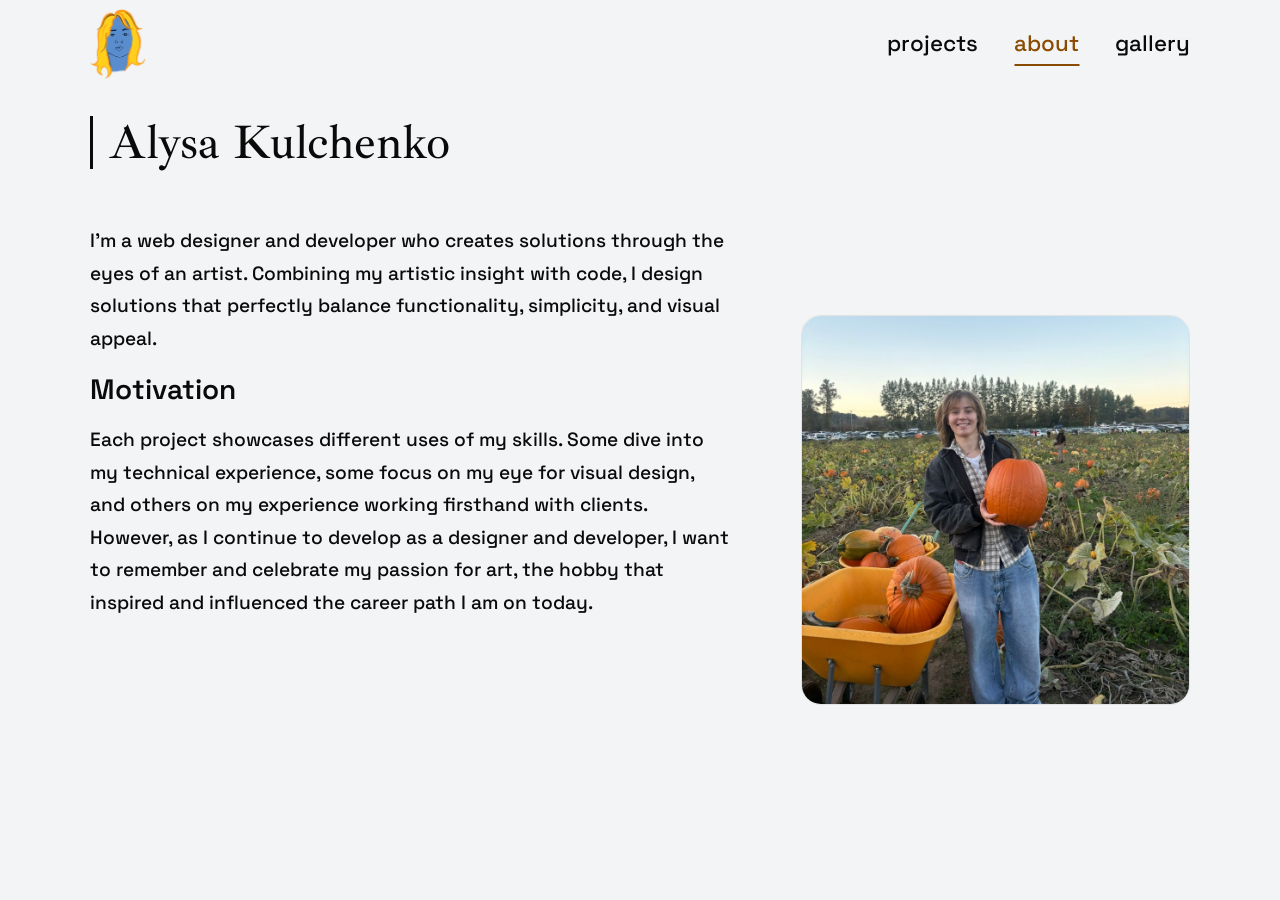
==== commit 4dac32ba: "fixed nav bar option colors" ====
--- a/about.html
+++ b/about.html
@@ -7,7 +7,7 @@
 <link rel="preconnect" href="https://fonts.googleapis.com">
 <link rel="preconnect" href="https://fonts.gstatic.com" crossorigin>
 <link href="https://fonts.googleapis.com/css2?family=Ibarra+Real+Nova:wght@400;500;600&family=Space+Grotesk:wght@400;500;600&display=swap" rel="stylesheet">
-<link rel="stylesheet" href="css/style.css?v=207">
+<link rel="stylesheet" href="css/style.css?v=208">
 <link rel="icon" type="image/png" href="assets/favicon/favicon-32.png">
 <link rel="apple-touch-icon" href="assets/favicon/apple-touch-icon.png">
 </head>
--- a/css/style.css
+++ b/css/style.css
@@ -288,7 +288,7 @@
   bottom: -2px;
   width: 0;
   height: 2px;
-  background: var(--orange);
+  background: currentColor;
   transform: translateX(-50%);
   transition: width 0.55s ease;
 }
@@ -393,7 +393,7 @@
   bottom: -2px;
   width: 0;
   height: 2px;
-  background: var(--orange);
+  background: currentColor;
   transform: translateX(-50%);
   transition: width 0.55s ease;
 }
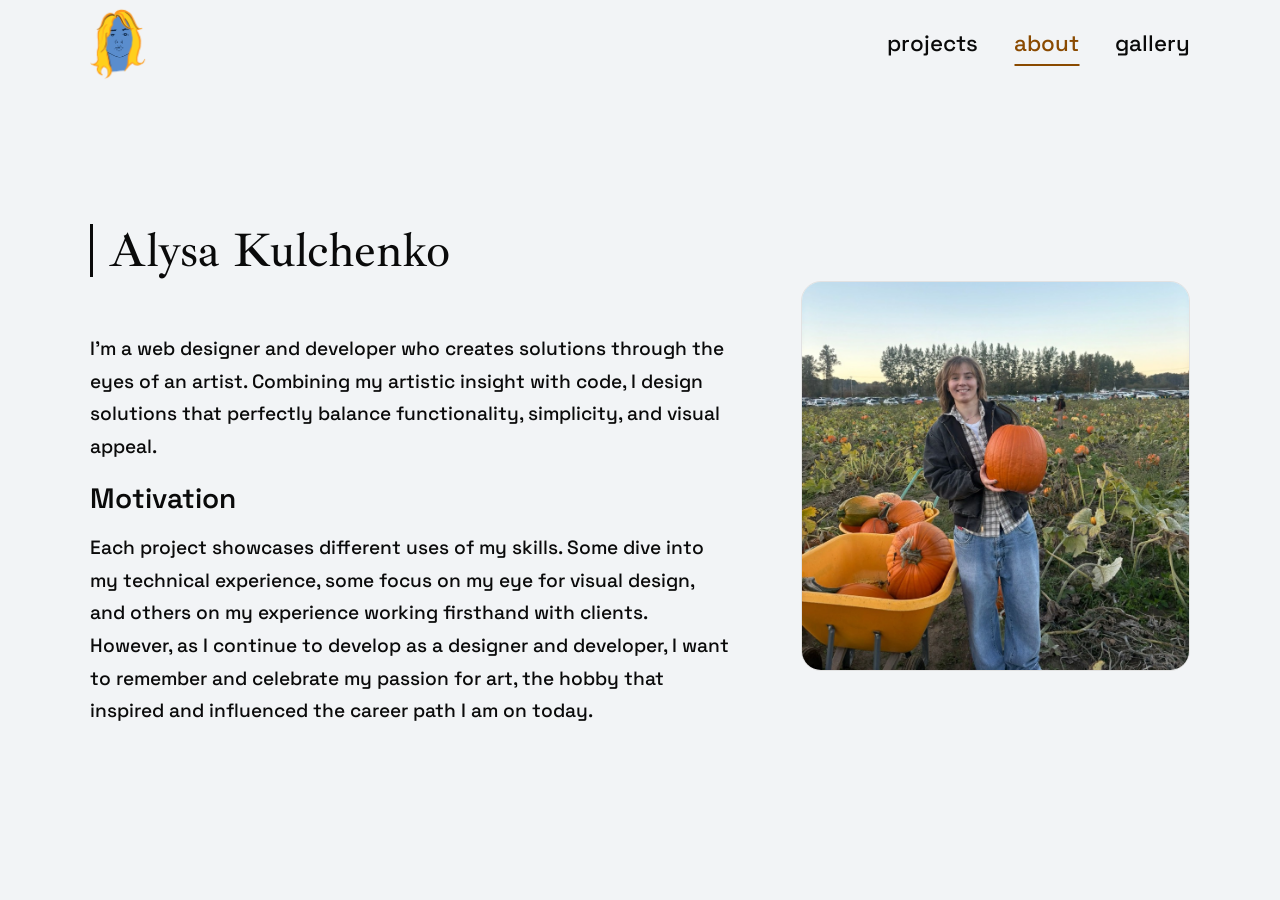
==== commit 8aa1c75f: "fixed about page spacing" ====
--- a/about.html
+++ b/about.html
@@ -7,9 +7,17 @@
 <link rel="preconnect" href="https://fonts.googleapis.com">
 <link rel="preconnect" href="https://fonts.gstatic.com" crossorigin>
 <link href="https://fonts.googleapis.com/css2?family=Ibarra+Real+Nova:wght@400;500;600&family=Space+Grotesk:wght@400;500;600&display=swap" rel="stylesheet">
-<link rel="stylesheet" href="css/style.css?v=208">
+<link rel="stylesheet" href="css/style.css?v=209">
 <link rel="icon" type="image/png" href="assets/favicon/favicon-32.png">
 <link rel="apple-touch-icon" href="assets/favicon/apple-touch-icon.png">
+<!-- Google tag (gtag.js) -->
+<script async src="https://www.googletagmanager.com/gtag/js?id=G-4W7LVLHEWQ"></script>
+<script>
+  window.dataLayer = window.dataLayer || [];
+  function gtag(){dataLayer.push(arguments);}
+  gtag('js', new Date());
+  gtag('config', 'G-4W7LVLHEWQ');
+</script>
 </head>
 <body class="page--fit">
 
--- a/css/style.css
+++ b/css/style.css
@@ -1280,13 +1280,43 @@
     padding-bottom: 4rem;
   }
 
+  body.page--fit .page-main {
+    display: flex;
+    flex-direction: column;
+  }
+
   /* 1.2rem is the normal size; it only shrinks when the window is short or narrow */
   body.page--fit .about-body {
     font-size: max(12px, min(1.2rem, 2.7vh, 1.6vw));
+    /* the title + text block and the photo are centered on each other in the middle of the screen */
+    flex: 0 0 auto;
+    margin-block: auto;
+    /* empty 1fr rows above and below the title + text center them against the photo */
+    grid-template-rows: 1fr auto auto 1fr;
+    row-gap: 0;
+  }
+  body.page--fit .about-body > div:first-child {
+    display: contents;
   }
   body.page--fit .about-body .page-title {
+    grid-column: 1;
+    grid-row: 2;
     font-size: 2.5em;
     margin-bottom: 1.17em;
+  }
+  body.page--fit .about-body .prose {
+    grid-column: 1;
+    grid-row: 3;
+  }
+  body.page--fit .about-body .prose p:last-child {
+    margin-bottom: 0;
+  }
+  body.page--fit .about-photos {
+    position: static;
+    transform: none;
+    grid-column: 2;
+    grid-row: 1 / span 4;
+    align-self: center;
   }
   body.page--fit .about-body .prose {
     font-size: 1em;
